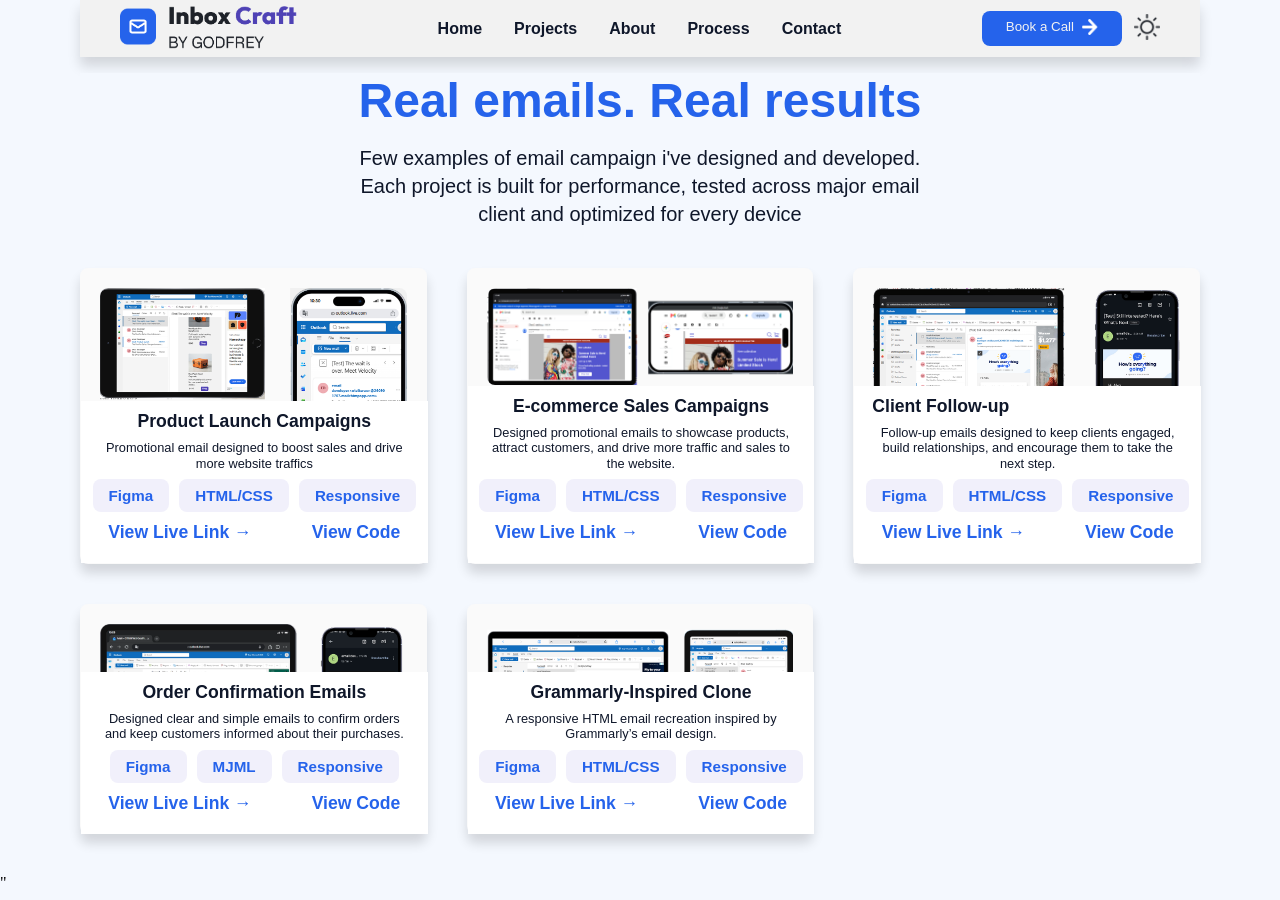
==== projects/projects.html @ eb9c79c0 "implement project links" ====
<!DOCTYPE html>
<html lang="en">
<head>
    <meta charset="UTF-8">
    <meta name="viewport" content="width=device-width, initial-scale=1.0">
    <link rel="stylesheet" href="/projects/projects.css">
    <title>Document</title>
</head>
<body>
    <!-- Navigation Bar -->
    <header>
        <nav class="nav-bar">
            <div class="nav-logo">
                <a href="#">
                    <img src="/assets/Logo.png" alt="logo image" title="logo image">
                </a>
            </div>
    
            <div class="nav-links">
                <ul>
                    <li><a href="/index.html">Home</a></li>
                    <li class="highlight-item"><a href="#Projects" class="projects-link">Projects</a></li>
                    <li><a href="../index.html#About">About</a></li>
                    <li><a href="../index.html#Process">Process</a></li>
                    <li><a href="../index.html#Contact">Contact</a></li>
                </ul>
            </div>
    
            <div class="nav-buttons">
                <button class="call-btn">
                    <span>Book a Call</span>
                    <span class="icon-wrap">
                        <img src="/assets/arrow.png" alt="arrow icon" width="16">
                    </span>
                </button>
                <button class="change-bg-mode">
                    <img src="/assets/dark.png" alt="light icon" width="26">
                </button>
            </div>
        </nav>
        <!-- Mobile nav -->
        <nav class="mobile-nav">
            <div class="mobile-logo">
                <a href="#Home">
                    <img src="/assets/logo.png" alt="logo">
                </a>
            </div>
            <div class="mobile-menu">
                <img src="/assets/menu-icon.png" alt="">
            </div>
        </nav>
    </header>

    <main class="project-container">
        <h1 class="project-heading">
            Real emails. Real results
        </h1>

        <p class="project-text">
            Few examples of email campaign i've designed and developed. Each project is built for performance, tested across major
            email client and optimized for every device
        </p>

        <div class="project-section">
        <div class="project-card">
            <!-- Project Image Preview -->
            <div class="project-image">
                <img src="/assets/project1.png" alt="E-commerce Sales Campaigns Preview"
                width="167">
            </div>
        
            <!-- Project Information -->
            <div class="project-content">
                <h3 class="project-title">Product Launch Campaigns</h3>
                <p class="project-description">
                    Promotional email designed to boost sales and drive more website traffics
                </p>
        
                <!-- Tech Stack Tags -->
                <div class="project-tags">
                    <span class="tag">Figma</span>
                    <span class="tag">HTML/CSS</span>
                    <span class="tag">Responsive</span>
                </div>
        
                <!-- Action Links -->
                <div class="project-links">
                    <a href="https://oteikwu1.github.io/product-launch/" class="live-link">View Live Link &rarr;</a>
                    <a href="https://github.com/oteikwu1/product-launch" class="code-link">View Code</a>
                </div>
            </div>
        </div>

        <div class="project-card">
            <!-- Project Image Preview -->
            <div class="project-image">
                <img src="/assets/project2.png" alt="E-commerce Sales Campaigns Preview" width="167">
            </div>
        
            <!-- Project Information -->
            <div class="project-content">
                <h3 class="project-title">E-commerce Sales Campaigns</h3>
                <p class="project-description">
                Designed promotional emails to showcase products, attract customers, and drive  more traffic and sales to the website.
                </p>
        
                <!-- Tech Stack Tags -->
                <div class="project-tags">
                    <span class="tag">Figma</span>
                    <span class="tag">HTML/CSS</span>
                    <span class="tag">Responsive</span>
                </div>
        
                <!-- Action Links -->
                <div class="project-links">
                    <a href="https://oteikwu1.github.io/e-commerce-email/" class="live-link">View Live Link &rarr;</a>
                    <a href="https://github.com/oteikwu1/e-commerce-email" class="code-link">View Code</a>
                </div>
            </div>
        </div>

        <div class="project-card">
            <!-- Project Image Preview -->
            <div class="project-image">
                <img src="/assets/project3.png" alt="E-commerce Sales Campaigns Preview" width="167">
            </div>
        
            <!-- Project Information -->
            <div class="project-content">
                <h3 class="project-title"
                style="text-align: left; margin: 0 18px;">Client Follow-up</h3>
                <p class="project-description">
                Follow-up emails designed to keep clients engaged, build relationships, and encourage them to take the next step.
                </p>
        
                <!-- Tech Stack Tags -->
                <div class="project-tags">
                    <span class="tag">Figma</span>
                    <span class="tag">HTML/CSS</span>
                    <span class="tag">Responsive</span>
                </div>
        
                <!-- Action Links -->
                <div class="project-links">
                    <a href="https://oteikwu1.github.io/follow-up/" class="live-link">View Live Link &rarr;</a>
                    <a href="https://github.com/oteikwu1/follow-up"
                    class="code-link">View Code</a>
                </div>
            </div>
        </div>

        <div class="project-card">
            <!-- Project Image Preview -->
            <div class="project-image">
                <img src="/assets/project4.png" alt="E-commerce Sales Campaigns Preview" width="167">
            </div>
        
            <!-- Project Information -->
            <div class="project-content">
                <h3 class="project-title">Order Confirmation Emails</h3>
                <p class="project-description">
                Designed clear and simple emails to confirm orders and keep customers informed about their purchases.
                </p>
        
                <!-- Tech Stack Tags -->
                <div class="project-tags">
                    <span class="tag">Figma</span>
                    <span class="tag">MJML</span>
                    <span class="tag">Responsive</span>
                </div>
        
                <!-- Action Links -->
                <div class="project-links">
                    <a href="https://oteikwu1.github.io/order-confirmation/" class="live-link">View Live Link &rarr;</a>
                    <a href="https://github.com/oteikwu1/order-confirmation" class="code-link">View Code</a>
                </div>
            </div>
        </div>

        <div class="project-card">
            <!-- Project Image Preview -->
            <div class="project-image">
                <img src="/assets/project5.png" alt="E-commerce Sales Campaigns Preview" width="167">
            </div>
        
            <!-- Project Information -->
            <div class="project-content">
                <h3 class="project-title">Grammarly-Inspired Clone</h3>
                <p class="project-description">
                    A responsive HTML email recreation inspired by Grammarly’s email design.
                </p>
        
                <!-- Tech Stack Tags -->
                <div class="project-tags">
                    <span class="tag">Figma</span>
                    <span class="tag">HTML/CSS</span>
                    <span class="tag">Responsive</span>
                </div>
        
                <!-- Action Links -->
                <div class="project-links">
                    <a href="#" class="live-link">View Live Link &rarr;</a>
                    <a href="#" class="code-link">View Code</a>
                </div>
            </div>
        </div>

          <!-- 
         <div class="project-card">
            <div class="project-image">
                <img src="/assets/project1.png" alt="E-commerce Sales Campaigns Preview" width="167">
            </div>
        
            <div class="project-content">
                <h3 class="project-title">E-commerce Sales Campaigns</h3>
                <p class="project-description">
                    Promotional email designed to boost sales and drive more website traffics
                </p>
        
            
                <div class="project-tags">
                    <span class="tag">Figma</span>
                    <span class="tag">HTML/CSS</span>
                    <span class="tag">Responsive</span>
                </div>
        
                
                <div class="project-links">
                    <a href="#" class="live-link">View Live Link &rarr;</a>
                    <a href="#" class="code-link">View Code</a>
                </div>
            </div>
        </div>
        
          -->

        </div>
    </main>
</body>
</html>"
---- projects/projects.css ----
* {
    margin: 0;
    padding: 0;
    box-sizing: border-box;
}

:root {
    --bg-color: #F4F8FE;
    --nav-bg-color: #f2f2f2;
    --primary-color: #2563EB;
    --main-font: "Outfit", sans-serif;
    --text-color: #0F172A;
    --hero-bg-color: #ffffff;
    --shadow: 0px 9px 12px 0px rgba(0, 0, 0, 0.14);
    --tool-section-bg-color: #F8F9FC;
    --tool-section-icon-color: #EFEBFF;
    --process-section-bg-color: #7242B51A;
    --footer-bg-color: #0E1524;
}

html,
body {
    width: 100%;
    max-width: 1440px;
    background-color: var(--bg-color);
    overflow-x: hidden;
}

.nav-bar {
    display: flex;
    justify-content: space-between;
    align-items: center;
    background-color: var(--nav-bg-color);
    box-shadow: var(--shadow);
    margin: 0 80px;
    padding: 0 40px;
}

.nav-links ul {
    display: flex;
    list-style: none;
    gap: 2em;
}

.nav-links ul {
    list-style: none;
    padding: 0;
    margin: 0;
}

.nav-links ul a {
    text-decoration: none;
    font-family: var(--main-font);
    font-size: 1em;
    color: var(--text-color);
    font-weight: 600;

    &:hover {
        color: var(--primary-color);
        text-decoration: underline;
    }
}

.mobile-nav {
    display: none;
}

html {
    scroll-behavior: smooth;
}

nav-links ul a:active,
.nav-links ul a.active {
    color: var(--primary-color);
    text-decoration: underline;
}

.nav-logo img {
    width: 100%;
    max-width: 177px;
}

.nav-buttons {
    display: flex;
    align-items: center;
    gap: 12px;
}

.call-btn {
    background-color: var(--primary-color);
    border: none;
    border-radius: 8px;
    padding: 8px 24px;
    color: var(--nav-bg-color);
    cursor: pointer;
    display: flex;
    gap: 8px;
}

.change-bg-mode {
    background-color: transparent;
    border: none;
}

.project-heading {
    text-align: center;
    font-family: var(--main-font);
    font-size: 3em;
    color: var(--primary-color);
    margin: 16px 0;
}

.project-text {
    font-size: 1.25rem;
    color: var(--text-color);
    line-height: 1.4;
    max-width: 600px;
    margin-left: auto;
    margin-right: auto;
    text-align: center;
    font-family: var(--main-font);
}

.project-section {
    display: grid;
    grid-template-columns: repeat(3, 1fr);
    gap: 40px;
    margin: 40px 0;
}

.project-container {
    margin: 0 80px;
    background-color: #F4F8FE;
}

.project-card {
    max-width: 100%;
   background-color: #fafafa;
    padding: 20px;
    border-radius: 8px;
    font-family: var(--main-font, sans-serif);
    color: var(--text-color, #333);
    box-shadow: var(--shadow);
    position: relative;
}

.project-content {
    background-color: #ffffff;
    width: 100%;
    position: absolute;
    bottom:  .2%;
     left: 1px;
     padding: 10px 0;
}

.project-image img {
    width: 100%;
    height: auto;
    border-radius: 8px;
    display: block;
    margin-bottom: 20px;
}


.project-title {
    font-size: 1.1rem;
    text-align: center;
    font-weight: 700;
    margin-bottom: 2px;
    font-family: var(--main-font, sans-serif);
}

.project-description {
    font-size: .8em;
    color: var(--text-color);
    line-height: 1.2;
    margin-bottom: 20px;
    max-width: 300px;
    margin: 8px auto;
    text-align: center;
}

.project-tags {
    display: flex;
    justify-content: center;
    gap: 10px;
    margin: 6px auto;
}

.tag {
    background-color: #f1f0fb;
    color: var(--primary-color, #c8c7d1);
    padding: 8px 16px;
    border-radius: 8px;
    font-weight: 600;
    font-size: 0.95rem;
}

.project-links {
    display: flex;
    align-items: center;
    justify-content: center;
    gap: 60px;
    margin: 10px auto;
}

.project-links a {
    text-decoration: none;
    font-weight: 600;
    font-size: 1.1rem;
}

.live-link {
    color: var(--primary-color, #4a3aff);
}

.live-link:hover {
    text-decoration: underline;
}

.code-link {
    color: var(--primary-color, #4a3aff);
}

.code-link:hover {
    text-decoration: underline;
}
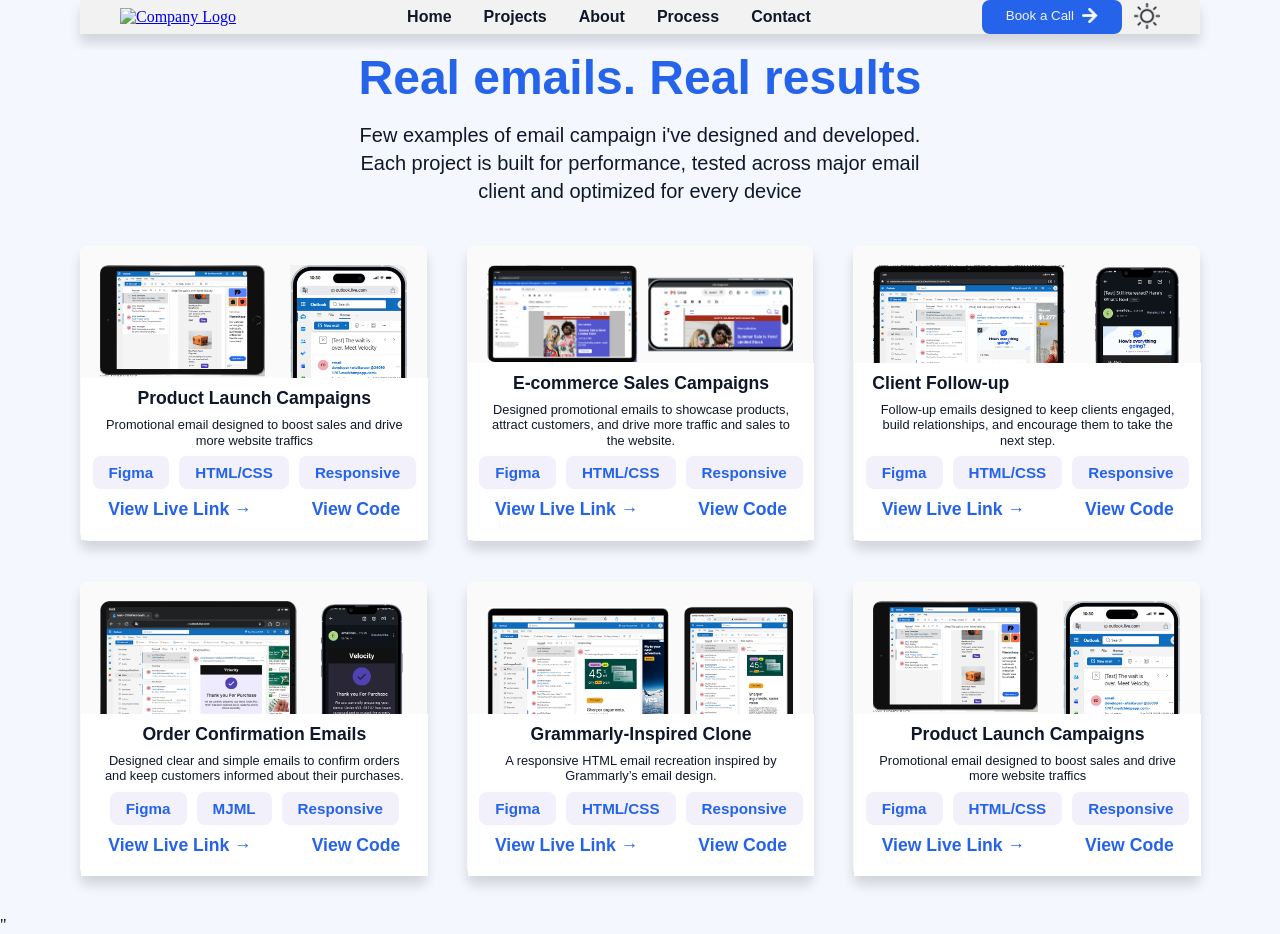
==== commit 50eae065: "implement project-section mobile resonsiveness" ====
--- a/projects/projects.html
+++ b/projects/projects.html
@@ -8,48 +8,72 @@
 </head>
 <body>
     <!-- Navigation Bar -->
-    <header>
-        <nav class="nav-bar">
-            <div class="nav-logo">
-                <a href="#">
-                    <img src="/assets/Logo.png" alt="logo image" title="logo image">
-                </a>
-            </div>
-    
-            <div class="nav-links">
-                <ul>
-                    <li><a href="/index.html">Home</a></li>
-                    <li class="highlight-item"><a href="#Projects" class="projects-link">Projects</a></li>
-                    <li><a href="../index.html#About">About</a></li>
-                    <li><a href="../index.html#Process">Process</a></li>
-                    <li><a href="../index.html#Contact">Contact</a></li>
-                </ul>
-            </div>
-    
-            <div class="nav-buttons">
-                <button class="call-btn">
-                    <span>Book a Call</span>
-                    <span class="icon-wrap">
-                        <img src="/assets/arrow.png" alt="arrow icon" width="16">
-                    </span>
+<header>
+    <!-- Desktop Navigation -->
+    <nav class="nav-bar">
+        <div class="nav-logo">
+            <a href="Home">
+                <img src="/assets/logo.png" alt="Company Logo" title="Company Logo">
+            </a>
+        </div>
+
+        <div class="nav-links">
+            <ul>
+                <li><a href="#Home">Home</a></li>
+                <li class="highlight-item"><a href="./projects/projects.html" class="projects-link">Projects</a></li>
+                <li><a href="#About">About</a></li>
+                <li><a href="#Process">Process</a></li>
+                <li><a href="#Contact">Contact</a></li>
+            </ul>
+        </div>
+
+        <div class="nav-buttons">
+            <button class="call-btn" type="button">
+                <span>Book a Call</span>
+                <span class="icon-wrap">
+                    <img src="/assets/arrow.png" alt="" width="16">
+                </span>
+            </button>
+            <button class="change-bg-mode" id="theme-icon" aria-label="Toggle Theme" type="button">
+                <img id="theme-icon-desktop" src="/assets/dark.png" alt="Dark theme icon" width="26">
+            </button>
+        </div>
+    </nav>
+
+    <!-- Mobile Navigation -->
+    <nav class="mobile-nav" aria-label="Mobile Navigation">
+        <div class="mobile-logo">
+            <a href="#Home">
+                <img src="/assets/logo.png" alt="Company Logo">
+            </a>
+        </div>
+
+        <button class="mobile-menu-btn" id="open-menu" aria-label="Open Navigation Menu" type="button">
+            <img src="/assets/menu-icon.png" alt="Menu Icon">
+        </button>
+
+        <!-- Mobile Slide-out Panel -->
+        <div class="mobile-panel" id="mobile-panel">
+            <div class="panel-header">
+                <button class="close-btn" id="close-menu" aria-label="Close Navigation Menu" type="button">
+                    <img src="/assets/close-icon.png" alt="Close Icon" class="close-icon" width="30">
                 </button>
-                <button class="change-bg-mode">
-                    <img src="/assets/dark.png" alt="light icon" width="26">
+                <button class="change-bg-mode" id="theme-toggle-mobile" aria-label="Toggle Theme" type="button">
+                    <img id="theme-icon-mobile" src="/assets/dark.png" alt="Dark theme icon" class="dark-theme">
                 </button>
             </div>
-        </nav>
-        <!-- Mobile nav -->
-        <nav class="mobile-nav">
-            <div class="mobile-logo">
-                <a href="#Home">
-                    <img src="/assets/logo.png" alt="logo">
-                </a>
-            </div>
-            <div class="mobile-menu">
-                <img src="/assets/menu-icon.png" alt="">
-            </div>
-        </nav>
-    </header>
+
+            <!-- Added navigation links for mobile view -->
+            <ul class="mobile-nav-links">
+                <li><a href="#Home">Home</a></li>
+                <li><a href="./projects/projects.html">Projects</a></li>
+                <li><a href="#About">About</a></li>
+                <li><a href="#Process">Process</a></li>
+                <li><a href="#Contact">Contact</a></li>
+            </ul>
+        </div>
+    </nav>
+</header>
 
     <main class="project-container">
         <h1 class="project-heading">
@@ -205,36 +229,37 @@
             </div>
         </div>
 
-          <!-- 
-         <div class="project-card">
-            <div class="project-image">
-                <img src="/assets/project1.png" alt="E-commerce Sales Campaigns Preview" width="167">
-            </div>
-        
-            <div class="project-content">
-                <h3 class="project-title">E-commerce Sales Campaigns</h3>
-                <p class="project-description">
-                    Promotional email designed to boost sales and drive more website traffics
-                </p>
-        
+            <div class="project-card">
+                <!-- Project Image Preview -->
+                <div class="project-image">
+                    <img src="/assets/project1.png" alt="E-commerce Sales Campaigns Preview" width="167">
+                </div>
             
-                <div class="project-tags">
-                    <span class="tag">Figma</span>
-                    <span class="tag">HTML/CSS</span>
-                    <span class="tag">Responsive</span>
-                </div>
-        
-                
-                <div class="project-links">
-                    <a href="#" class="live-link">View Live Link &rarr;</a>
-                    <a href="#" class="code-link">View Code</a>
-                </div>
-            </div>
-        </div>
-        
-          -->
+                <!-- Project Information -->
+                <div class="project-content">
+                    <h3 class="project-title">Product Launch Campaigns</h3>
+                    <p class="project-description">
+                        Promotional email designed to boost sales and drive more website traffics
+                    </p>
+            
+                    <!-- Tech Stack Tags -->
+                    <div class="project-tags">
+                        <span class="tag">Figma</span>
+                        <span class="tag">HTML/CSS</span>
+                        <span class="tag">Responsive</span>
+                    </div>
+            
+                    <!-- Action Links -->
+                    <div class="project-links">
+                        <a href="https://oteikwu1.github.io/product-launch/" class="live-link">View Live Link &rarr;</a>
+                        <a href="https://github.com/oteikwu1/product-launch" class="code-link">View Code</a>
+                    </div>
+                </div>
+            </div>
 
         </div>
     </main>
+
+    <script src="/projects/project.js"></script>
 </body>
 </html>"
--- a/projects/projects.css
+++ b/projects/projects.css
@@ -42,10 +42,9 @@
     gap: 2em;
 }
 
-.nav-links ul {
+.nav-links li {
     list-style: none;
-    padding: 0;
-    margin: 0;
+
 }
 
 .nav-links ul a {
@@ -61,10 +60,65 @@
     }
 }
 
+.panel-header {
+    display: flex;
+    justify-content: space-between;
+}
+
+.mobile-menu-btn {
+    border: none;
+}
+
+.close-icon,
+.dark-theme {
+    width: 40px;
+    height: 40px;
+    object-fit: contain;
+}
+
+.close-btn,
+.change-bg-mode {
+    border: none;
+    background-color: transparent;
+}
+
+.mobile-nav-links {
+    padding: 60px 0;
+}
+
+.mobile-nav-links li {
+    list-style: none;
+    margin: 40px auto;
+    text-align: center;
+}
+
+.mobile-nav-links a {
+    font-family: var(--main-font);
+    color: var(--text-color);
+    font-size: 2em;
+    text-decoration: none;
+}
+
+.mobile-panel {
+    position: fixed;
+    top: 0;
+    right: -100%;
+    width: 100%;
+    height: 100vh;
+    background-color: var(--nav-bg-color, #ffffff);
+    box-shadow: -2px 0 10px rgba(0, 0, 0, 0.2);
+    transition: right 0.3s ease-in-out;
+    z-index: 1000;
+    padding: 20px;
+}
+
+.mobile-panel.active {
+    right: 0;
+}
+
 .mobile-nav {
     display: none;
 }
-
 html {
     scroll-behavior: smooth;
 }
@@ -224,4 +278,51 @@
 
 .code-link:hover {
     text-decoration: underline;
+}
+
+@media (max-width: 768px) {
+body {
+        width: 100%;
+        max-width: 100%;
+        margin: 0;
+        padding: 0;
+        box-sizing: border-box;
+    }
+
+    .nav-bar {
+        display: none;
+    }
+
+    .mobile-nav {
+        display: flex;
+        justify-content: space-between;
+        width: 100%;
+        padding: 16px;
+        background-color: var(--nav-bg-color);
+        box-shadow: var(--shadow);
+    }
+
+    .mobile-nav img {
+        width: 100%;
+        max-width: 100px;
+    }
+
+    .mobile-menu img {
+        width: 24px;
+    }
+
+    .project-heading {
+        font-size: 1.4em;
+    }
+
+    .project-container {
+        width: 100%;
+        margin: 0 auto;
+    }
+
+   .project-section {
+            grid-template-columns: repeat(1, 1fr);
+            gap: 40px;
+            margin: 40px 0;
+    }
 }
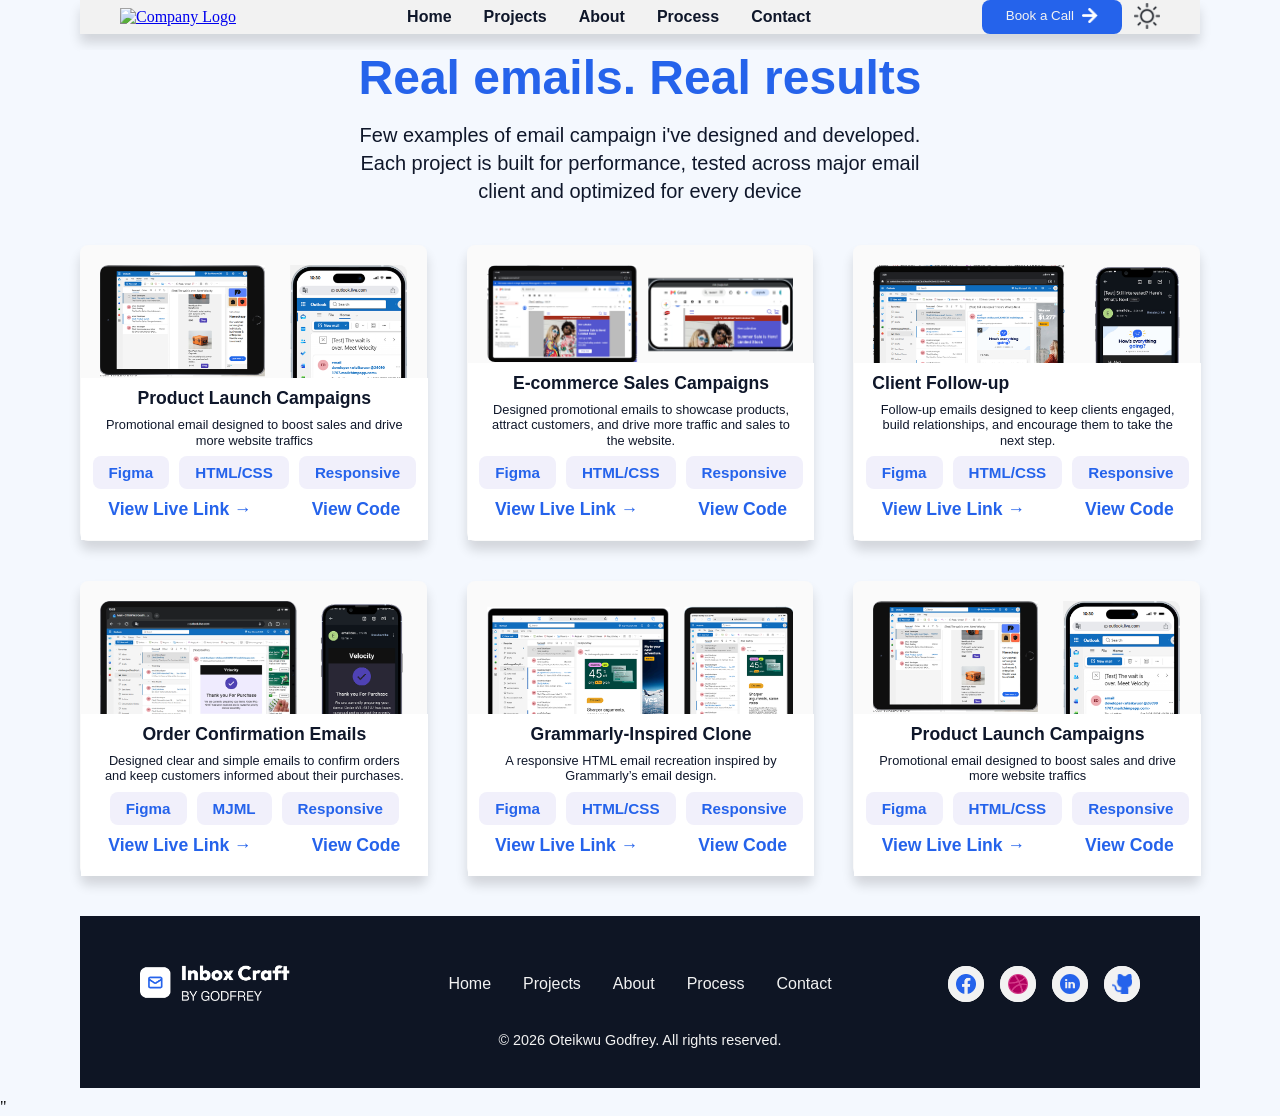
==== commit bc6aaadc: "add footer to project section" ====
--- a/projects/projects.html
+++ b/projects/projects.html
@@ -258,6 +258,52 @@
             </div>
 
         </div>
+        <footer class="footer">
+            <div class="footer-container">
+                <div class="footer-logo">
+                    <a href="#Home">
+                        <img src="/assets/footer-logo.png" alt="logo image" title="logo image" width="150px">
+                    </a>
+                </div>
+                <div class="footer-links">
+                    <ul>
+                        <li><a href="#Home">Home</a></li>
+                        <li><a href="#Projects">Projects</a></li>
+                        <li><a href="#About">About</a></li>
+                        <li><a href="#Process">Process</a></li>
+                        <li><a href="#Contact">Contact</a></li>
+                    </ul>
+                </div>
+                <div class="footer-social-icon">
+                    <div class="icon">
+                        <a href="https://facebook.com" target="_blank" rel="noopener noreferrer" class="social-icon">
+                            <img src="/assets/footer-fb.png" alt="facebook icon" width="20">
+                        </a>
+                    </div>
+        
+                    <div class="icon">
+                        <a href="https://behance.net" target="_blank" rel="noopener noreferrer" class="social-icon">
+                            <img src="/assets/behance-icon.png" alt="behance icon" width="20">
+                        </a>
+                    </div>
+        
+                    <div class="icon">
+                        <a href="https://linkedin.com" target="_blank" rel="noopener noreferrer" class="social-icon">
+                            <img src="/assets/linkedin-round-svgrepo-com (1).svg" alt="linkedin icon" width="20">
+                        </a>
+                    </div>
+        
+                    <div class="icon">
+                        <a href="https://github.com" target="_blank" rel="noopener noreferrer" class="social-icon">
+                            <img src="/assets/git-hub.png" alt="github icon" width="20">
+                        </a>
+                    </div>
+                </div>
+            </div>
+            <p class="footer-copyright">
+                &copy; 2026 Oteikwu Godfrey. All rights reserved.
+            </p>
+        </footer>
     </main>
 
     <script src="/projects/project.js"></script>
--- a/projects/projects.css
+++ b/projects/projects.css
@@ -280,6 +280,74 @@
     text-decoration: underline;
 }
 
+.footer {
+    background-color: var(--footer-bg-color);
+    margin: 10px auto;
+    padding: 40px 20px;
+    max-width: 1440px;
+    box-sizing: border-box;
+}
+
+.footer-container {
+    display: grid;
+    grid-template-columns: repeat(3, 1fr);
+    padding: 0 40px;
+    gap: 20px;
+    align-items: center;
+}
+
+.footer-links ul {
+    display: flex;
+    align-items: center;
+    gap: 12px;
+    list-style: none;
+    padding: 0;
+    margin: 0;
+}
+
+.footer-links li {
+    list-style: none;
+}
+
+
+.footer-links ul a {
+    text-decoration: none;
+    color: var(--nav-bg-color);
+    font-family: var(--main-font);
+    font-size: 1em;
+    font-weight: 500;
+    font-family: var(--main-font);
+    margin: 0 10px;
+}
+
+
+.footer-social-icon {
+    display: grid;
+    grid-template-columns: repeat(4, auto);
+    grid-gap: 16px;
+    padding: 10px 0;
+    justify-content: end;
+}
+
+.icon,
+.social-icon {
+    display: flex;
+    align-items: center;
+    justify-content: center;
+    width: 36px;
+    height: 36px;
+    background-color: var(--nav-bg-color);
+    border-radius: 50%;
+}
+
+.footer-copyright {
+    text-align: center;
+    color: var(--nav-bg-color);
+    font-family: var(--main-font);
+    font-size: 0.9em;
+    margin-top: 20px;
+}
+
 @media (max-width: 768px) {
 body {
         width: 100%;
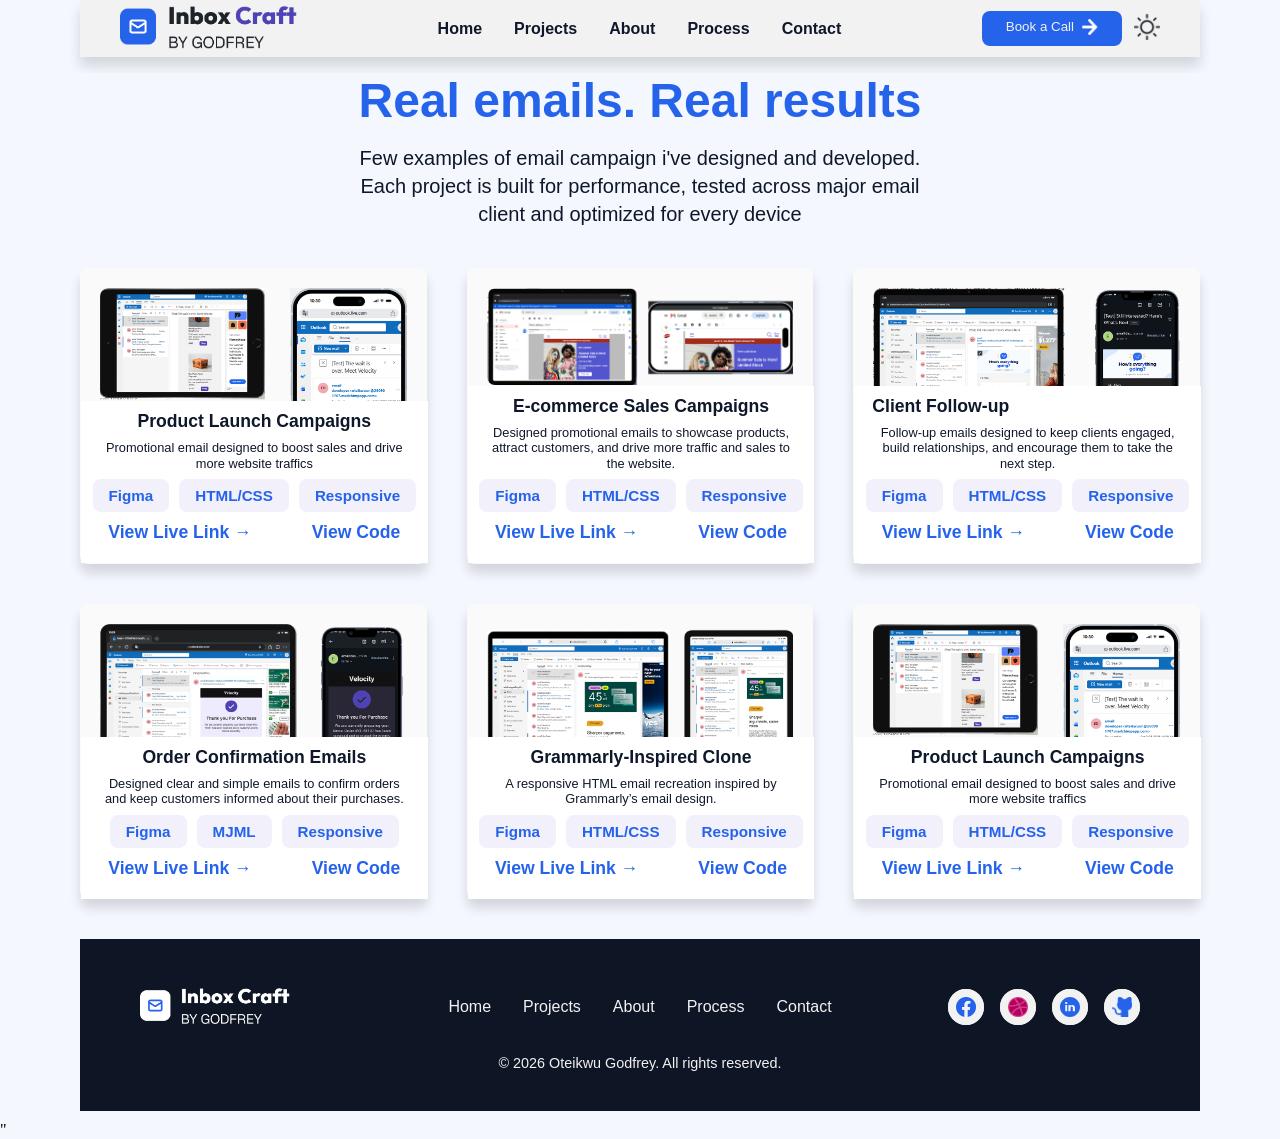
==== commit e9cc0b6a: "fix logo rendering error" ====
--- a/projects/projects.html
+++ b/projects/projects.html
@@ -13,7 +13,7 @@
     <nav class="nav-bar">
         <div class="nav-logo">
             <a href="Home">
-                <img src="/assets/logo.png" alt="Company Logo" title="Company Logo">
+                <img src="/assets/Logo.png" alt="Company Logo" title="Company Logo">
             </a>
         </div>
 
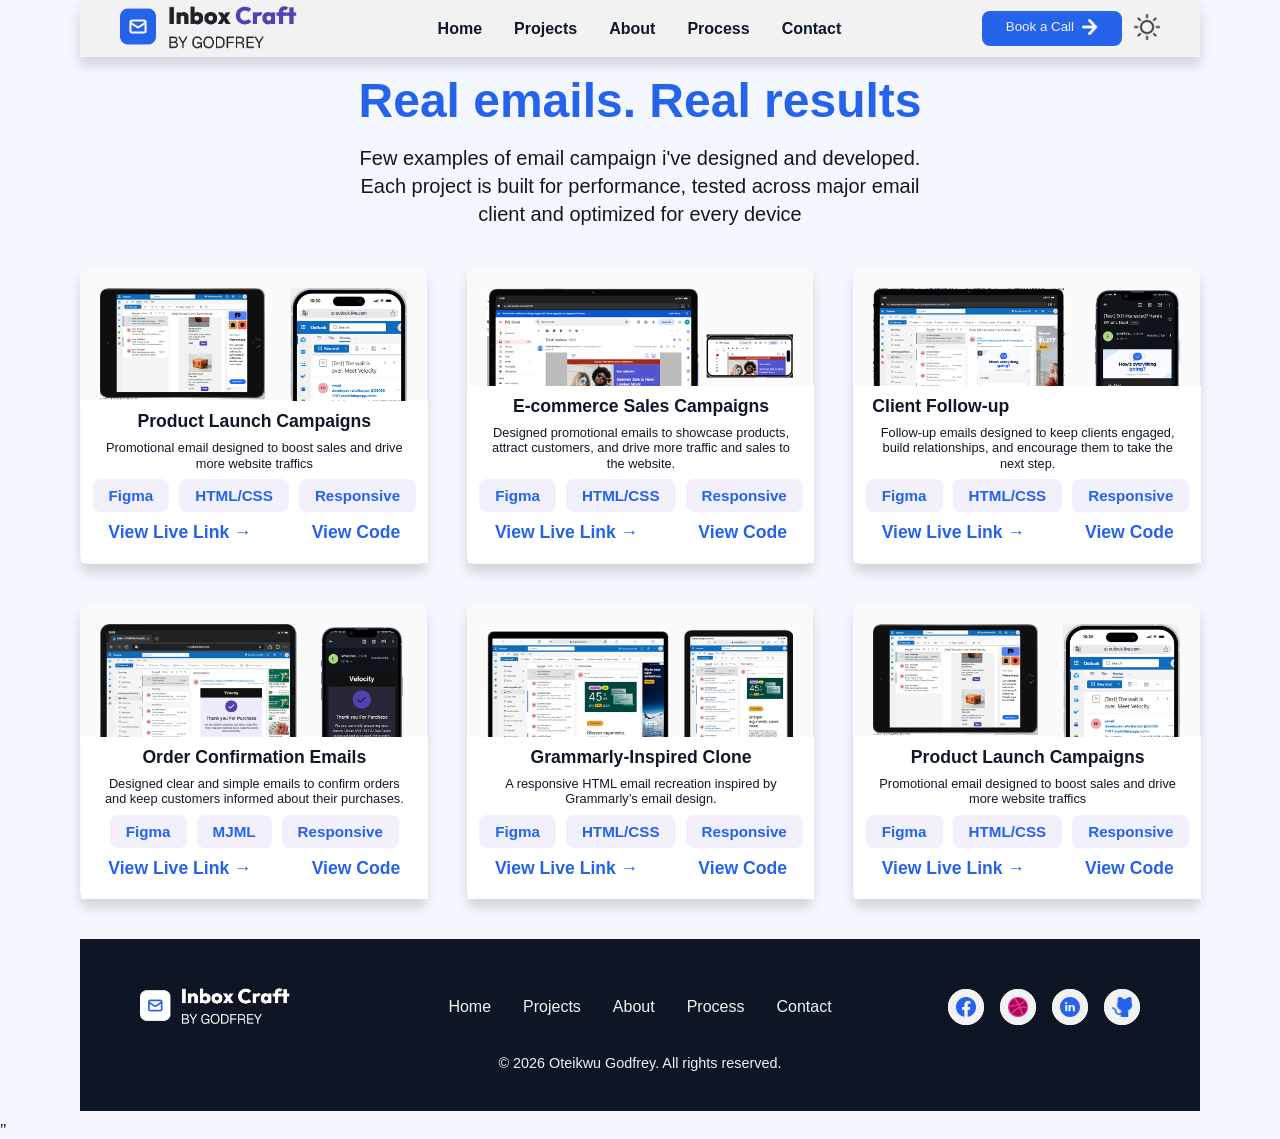
==== commit 2fab9c1c: "improve navigation bar style" ====
--- a/projects/projects.html
+++ b/projects/projects.html
@@ -19,11 +19,11 @@
 
         <div class="nav-links">
             <ul>
-                <li><a href="#Home">Home</a></li>
-                <li class="highlight-item"><a href="./projects/projects.html" class="projects-link">Projects</a></li>
-                <li><a href="#About">About</a></li>
-                <li><a href="#Process">Process</a></li>
-                <li><a href="#Contact">Contact</a></li>
+                <li><a href="../index.html#home">Home</a></li>
+                <li class="highlight-item"><a href="#" class="projects-link">Projects</a></li>
+                <li><a href="../index.html#About">About</a></li>
+                <li><a href="../index.html#Process">Process</a></li>
+                <li><a href="../index.html#Contact">Contact</a></li>
             </ul>
         </div>
 
@@ -44,7 +44,7 @@
     <nav class="mobile-nav" aria-label="Mobile Navigation">
         <div class="mobile-logo">
             <a href="#Home">
-                <img src="/assets/logo.png" alt="Company Logo">
+                <img src="/assets/Logo.png" alt="Company Logo">
             </a>
         </div>
 
--- a/projects/projects.css
+++ b/projects/projects.css
@@ -60,6 +60,10 @@
     }
 }
 
+html {
+    scroll-behavior: smooth;
+}
+
 .panel-header {
     display: flex;
     justify-content: space-between;
@@ -83,19 +87,19 @@
 }
 
 .mobile-nav-links {
-    padding: 60px 0;
+    padding: 30px 0;
 }
 
 .mobile-nav-links li {
     list-style: none;
-    margin: 40px auto;
+    margin: 30px auto;
     text-align: center;
 }
 
 .mobile-nav-links a {
     font-family: var(--main-font);
     color: var(--text-color);
-    font-size: 2em;
+    font-size: 1.4em;
     text-decoration: none;
 }
 
@@ -119,6 +123,7 @@
 .mobile-nav {
     display: none;
 }
+
 html {
     scroll-behavior: smooth;
 }
@@ -393,4 +398,25 @@
             gap: 40px;
             margin: 40px 0;
     }
+
+        .project-card {
+            max-width: 100%;
+            background-color: #fafafa;
+            padding: 20px;
+            border-radius: 8px;
+            font-family: var(--main-font, sans-serif);
+            color: var(--text-color, #333);
+            box-shadow: var(--shadow);
+            position: relative;
+        }
+    
+
+        .project-content {
+            background-color: #ffffff;
+            max-width: 100%;
+            position: absolute;
+            bottom: .2%;
+            /* left: 1px; */
+            padding: 10px 0;
+        }
 }
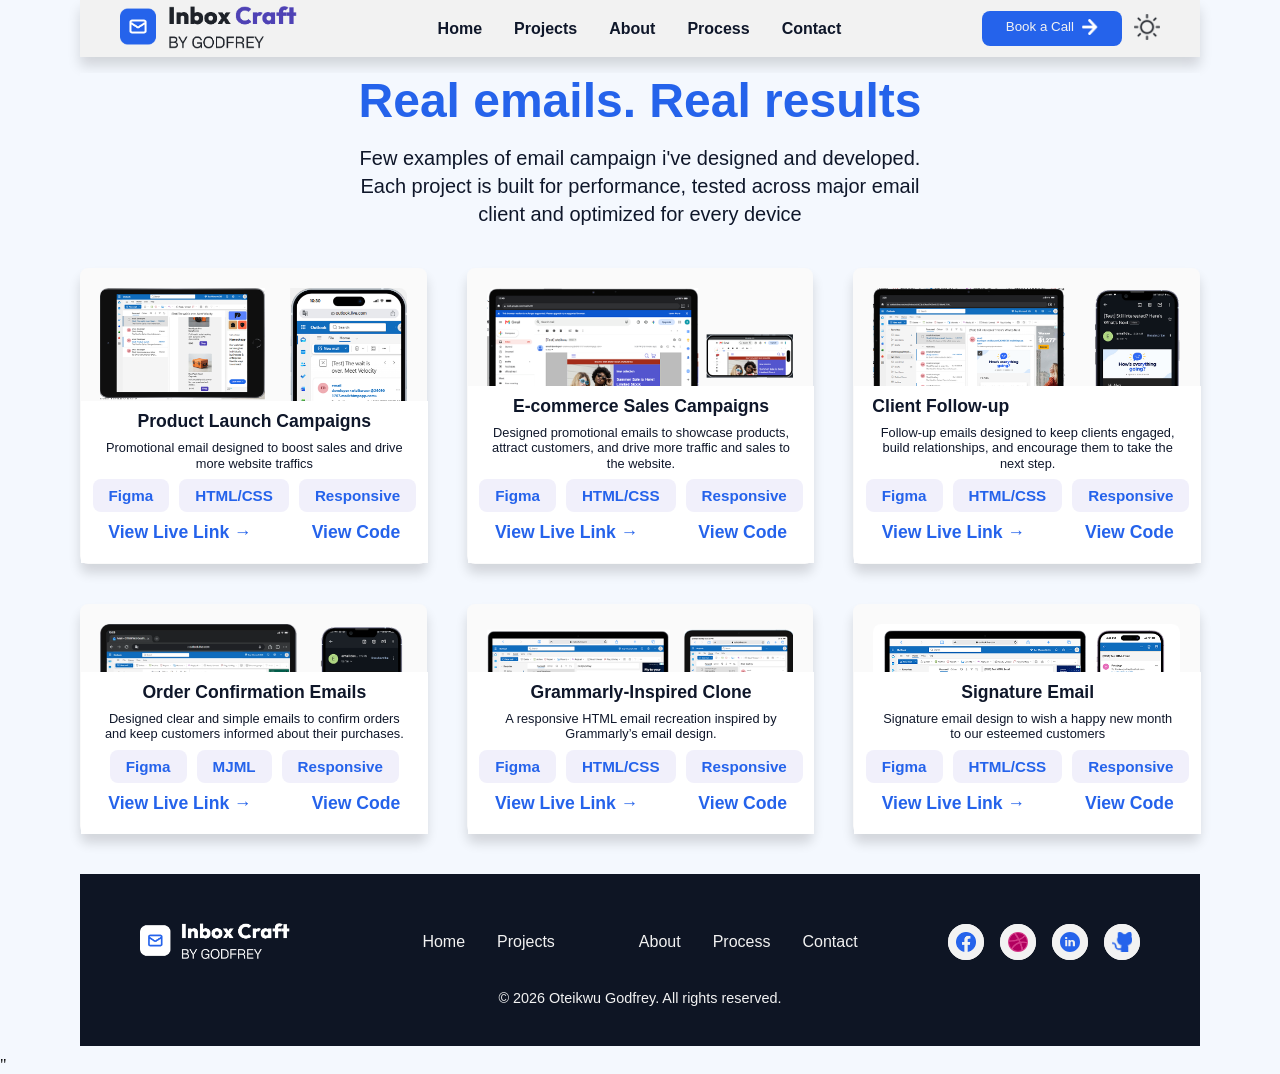
==== commit 4c25b907: "update dark mode color rendering" ====
--- a/projects/projects.html
+++ b/projects/projects.html
@@ -232,14 +232,15 @@
             <div class="project-card">
                 <!-- Project Image Preview -->
                 <div class="project-image">
-                    <img src="/assets/project1.png" alt="E-commerce Sales Campaigns Preview" width="167">
+                    <img src="/assets/project6.png" alt="E-commerce Sales Campaigns Preview" width="167">
                 </div>
             
                 <!-- Project Information -->
                 <div class="project-content">
-                    <h3 class="project-title">Product Launch Campaigns</h3>
+                    <h3 class="project-title">Signature Email</h3>
                     <p class="project-description">
-                        Promotional email designed to boost sales and drive more website traffics
+                            Signature email design to wish a happy new month
+                            to our esteemed customers
                     </p>
             
                     <!-- Tech Stack Tags -->
@@ -251,8 +252,8 @@
             
                     <!-- Action Links -->
                     <div class="project-links">
-                        <a href="https://oteikwu1.github.io/product-launch/" class="live-link">View Live Link &rarr;</a>
-                        <a href="https://github.com/oteikwu1/product-launch" class="code-link">View Code</a>
+                        <a href=" https://oteikwu1.github.io/signature-email/" class="live-link">View Live Link &rarr;</a>
+                        <a href="https://github.com/oteikwu1/signature-email" class="code-link">View Code</a>
                     </div>
                 </div>
             </div>
@@ -268,7 +269,7 @@
                 <div class="footer-links">
                     <ul>
                         <li><a href="#Home">Home</a></li>
-                        <li><a href="#Projects">Projects</a></li>
+                        <li><a href="#Projects">Projects</anch></li>
                         <li><a href="#About">About</a></li>
                         <li><a href="#Process">Process</a></li>
                         <li><a href="#Contact">Contact</a></li>
